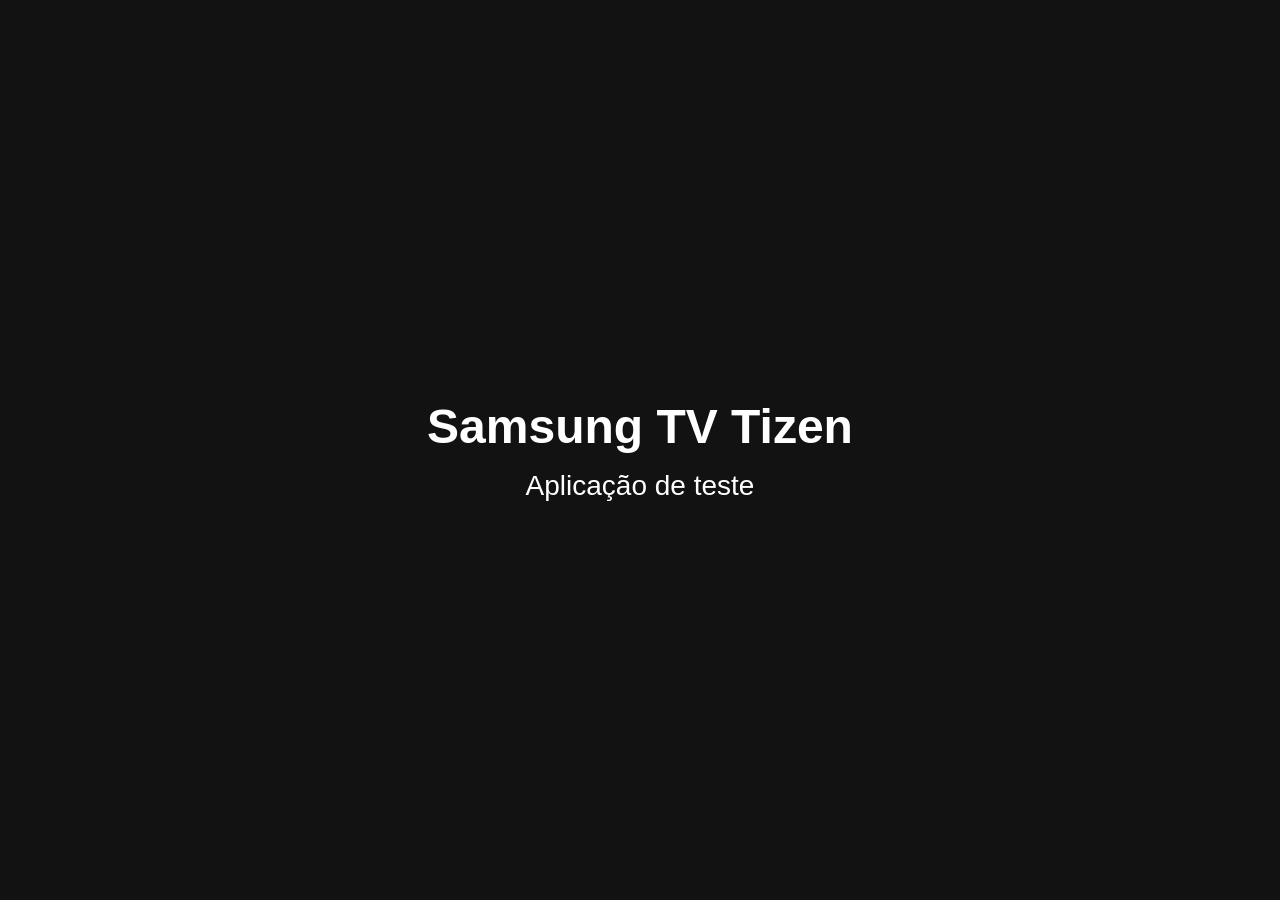
==== index.html @ 19de3d18 "feat: adiciona estrutura inicial da aplicacao Tizen" ====
<!DOCTYPE html>
<html lang="pt-BR">
<head>
    <meta charset="UTF-8">
    <meta name="viewport" content="width=device-width, initial-scale=1.0">
    <title>Samsung TV Tizen</title>
    <style>
        body {
            margin: 0;
            min-height: 100vh;
            display: flex;
            align-items: center;
            justify-content: center;
            background-color: #121212;
            color: #ffffff;
            font-family: Arial, sans-serif;
            text-align: center;
        }

        h1 {
            margin: 0 0 16px;
            font-size: 48px;
        }

        p {
            margin: 0;
            font-size: 28px;
        }
    </style>
</head>
<body>
    <main>
        <h1>Samsung TV Tizen</h1>
        <p>Aplicação de teste</p>
    </main>
</body>
</html>
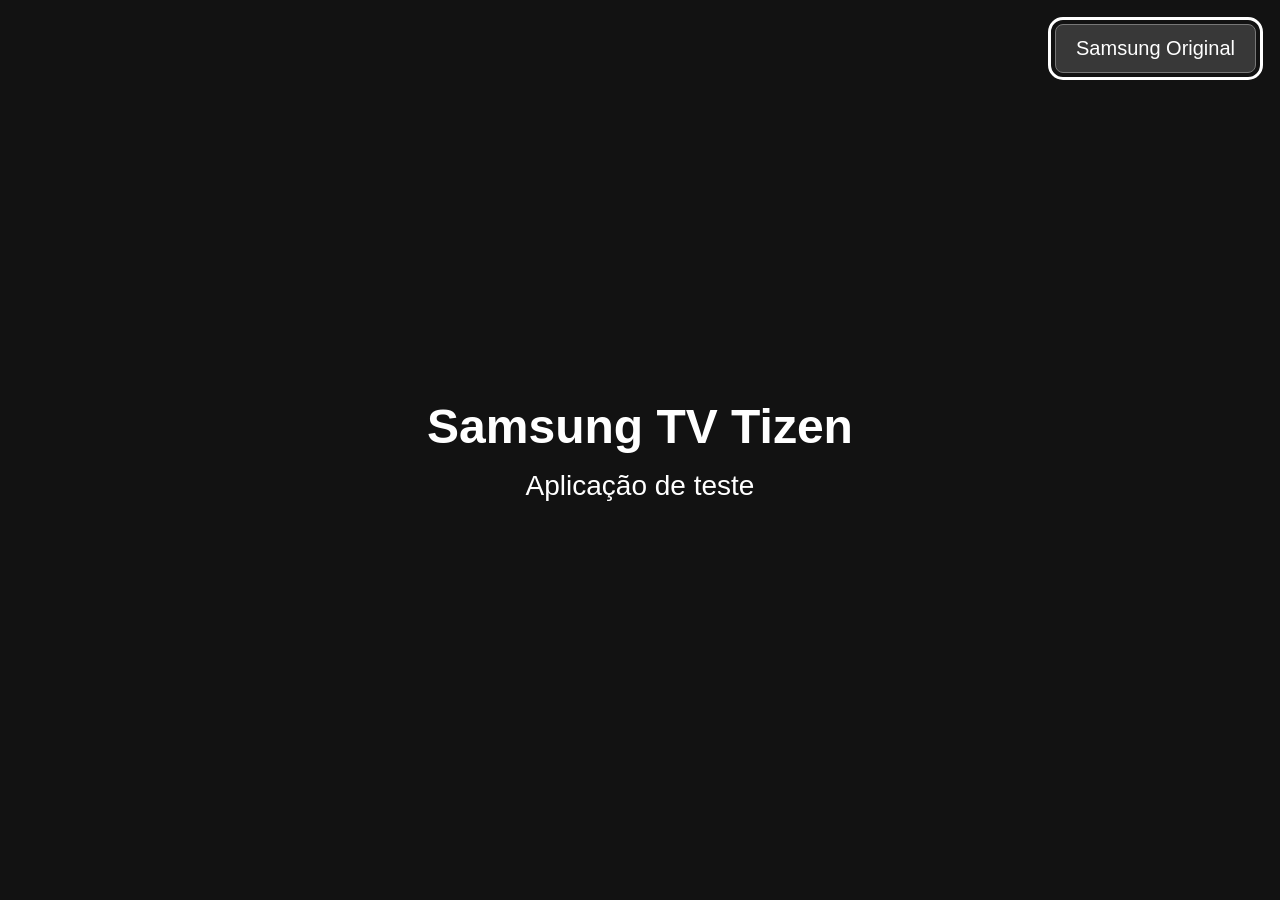
==== commit 875e8aee: "refactor: separa HTML CSS e JavaScript da aplicacao Tizen" ====
--- a/index.html
+++ b/index.html
@@ -4,34 +4,20 @@
     <meta charset="UTF-8">
     <meta name="viewport" content="width=device-width, initial-scale=1.0">
     <title>Samsung TV Tizen</title>
-    <style>
-        body {
-            margin: 0;
-            min-height: 100vh;
-            display: flex;
-            align-items: center;
-            justify-content: center;
-            background-color: #121212;
-            color: #ffffff;
-            font-family: Arial, sans-serif;
-            text-align: center;
-        }
-
-        h1 {
-            margin: 0 0 16px;
-            font-size: 48px;
-        }
-
-        p {
-            margin: 0;
-            font-size: 28px;
-        }
-    </style>
+    <link rel="stylesheet" href="css/styles.css">
 </head>
 <body>
     <main>
         <h1>Samsung TV Tizen</h1>
         <p>Aplicação de teste</p>
     </main>
+
+    <button id="samsung-original" type="button">
+        Samsung Original
+    </button>
+    <p id="exit-status" role="status" aria-live="polite"></p>
+
+    <script src="js/tizen.js"></script>
+    <script src="js/app.js"></script>
 </body>
-</html>
+</html>
--- a/css/styles.css
+++ b/css/styles.css
@@ -0,0 +1,50 @@
+body {
+    margin: 0;
+    min-height: 100vh;
+    display: flex;
+    align-items: center;
+    justify-content: center;
+    background-color: #121212;
+    color: #ffffff;
+    font-family: Arial, sans-serif;
+    text-align: center;
+}
+
+h1 {
+    margin: 0 0 16px;
+    font-size: 48px;
+}
+
+p {
+    margin: 0;
+    font-size: 28px;
+}
+
+#samsung-original {
+    position: fixed;
+    top: 24px;
+    right: 24px;
+    padding: 12px 20px;
+    border: 1px solid #777777;
+    border-radius: 8px;
+    background-color: #242424;
+    color: #ffffff;
+    font-family: inherit;
+    font-size: 20px;
+    cursor: pointer;
+}
+
+#samsung-original:focus {
+    outline: 3px solid #ffffff;
+    outline-offset: 4px;
+    background-color: #383838;
+}
+
+#exit-status {
+    position: fixed;
+    top: 90px;
+    right: 24px;
+    max-width: 360px;
+    font-size: 18px;
+    text-align: right;
+}
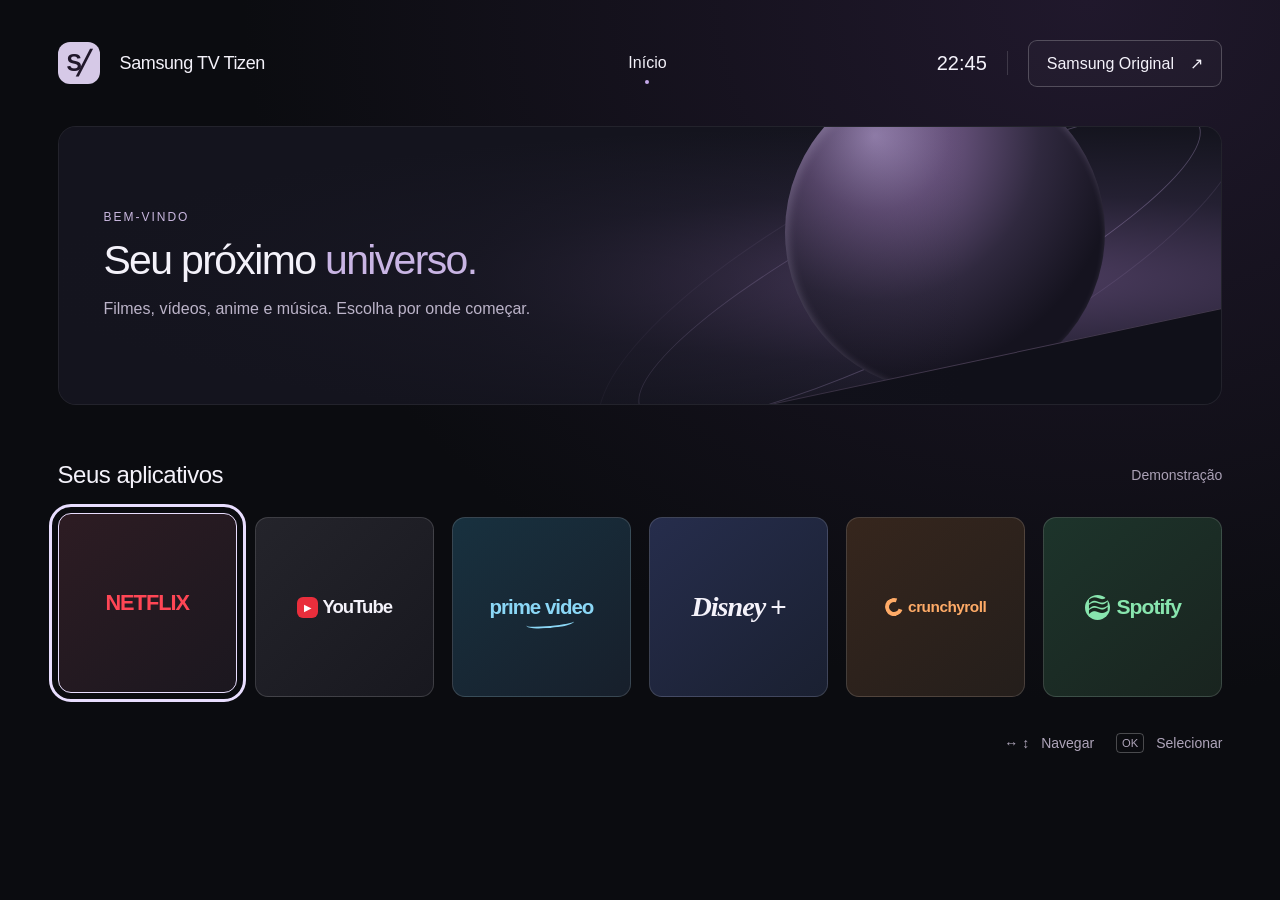
==== commit 954fbb45: "chore: preserva estado da aplicacao Tizen anterior a migracao" ====
--- a/index.html
+++ b/index.html
@@ -7,17 +7,38 @@
     <link rel="stylesheet" href="css/styles.css">
 </head>
 <body>
-    <main>
-        <h1>Samsung TV Tizen</h1>
-        <p>Aplicação de teste</p>
-    </main>
-
-    <button id="samsung-original" type="button">
-        Samsung Original
-    </button>
-    <p id="exit-status" role="status" aria-live="polite"></p>
+    <div class="home">
+        <header class="topbar">
+            <div class="identity"><span class="brand-mark" aria-hidden="true">S╱</span><strong>Samsung TV Tizen</strong></div>
+            <span class="page-label">Início<span class="page-dot" aria-hidden="true"></span></span>
+            <div class="topbar-actions"><time id="clock" aria-label="Horário atual">--:--</time><span class="divider" aria-hidden="true"></span><button id="samsung-original" class="system-button" type="button">Samsung Original <span aria-hidden="true">↗</span></button></div>
+        </header>
+        <main>
+            <section class="hero" aria-labelledby="hero-title">
+                <div class="hero-art" aria-hidden="true"><div class="orbit orbit-one"></div><div class="orbit orbit-two"></div><div class="planet"></div><div class="horizon"></div></div>
+                <div class="hero-content">
+                    <p class="eyebrow">BEM-VINDO</p>
+                    <h1 id="hero-title">Seu próximo <em>universo.</em></h1>
+                    <p class="hero-description">Filmes, vídeos, anime e música. Escolha por onde começar.</p>
+                </div>
+            </section>
+            <section class="apps-section" aria-labelledby="apps-title">
+                <div class="section-heading"><h2 id="apps-title">Seus aplicativos</h2><span id="demo-note">Demonstração</span></div>
+                <div class="app-grid">
+                    <button class="app-card netflix" type="button" data-app="Netflix" aria-describedby="demo-note"><span class="app-logo">NETFLIX</span></button>
+                    <button class="app-card youtube" type="button" data-app="YouTube" aria-describedby="demo-note"><span class="app-logo"><span class="play-mark" aria-hidden="true">▶</span>YouTube</span></button>
+                    <button class="app-card prime" type="button" data-app="Prime Video" aria-label="Prime Video" aria-describedby="demo-note"><span class="app-logo">prime video<span class="prime-smile" aria-hidden="true"></span></span></button>
+                    <button class="app-card disney" type="button" data-app="Disney+" aria-describedby="demo-note"><span class="app-logo">Disney<span>+</span></span></button>
+                    <button class="app-card crunchyroll" type="button" data-app="Crunchyroll" aria-describedby="demo-note"><span class="app-logo"><span class="crunchy-mark" aria-hidden="true"></span>crunchyroll</span></button>
+                    <button class="app-card spotify" type="button" data-app="Spotify" aria-describedby="demo-note"><span class="app-logo"><span class="spotify-mark" aria-hidden="true">≋</span>Spotify</span></button>
+                </div>
+            </section>
+        </main>
+        <footer><p class="remote-hint"><span aria-hidden="true">↔ ↕</span> Navegar <span class="ok-key">OK</span> Selecionar</p></footer>
+        <p id="exit-status" class="status-message" role="status" aria-live="polite"></p>
+    </div>
 
     <script src="js/tizen.js"></script>
     <script src="js/app.js"></script>
 </body>
-</html>+</html>
--- a/css/styles.css
+++ b/css/styles.css
@@ -1,50 +1,148 @@
+/* TV layout: viewport proportions leave space around every focus outline. */
+* { box-sizing: border-box; }
+html { background: #0b0c10; }
 body {
     margin: 0;
-    min-height: 100vh;
+    color: #f4f2fa;
+    font-family: "Segoe UI", Arial, sans-serif;
+    background: radial-gradient(ellipse at 85% 0%, #20182c, transparent 55%), #0b0c10;
+}
+button { font: inherit; color: inherit; cursor: pointer; }
+button:focus { outline: 3px solid #e9deff; outline-offset: 6px; }
+.home { max-width: 2400px; min-height: 100vh; margin: auto; padding: 0 4.5vw 4vh; }
+.topbar {
+    display: flex;
+    align-items: center;
+    justify-content: space-between;
+    position: relative;
+    height: 14vh;
+    min-height: 80px;
+}
+.identity, .topbar-actions { display: flex; align-items: center; gap: 20px; }
+.identity strong { font-size: clamp(18px, 1.25vw, 28px); font-weight: 500; letter-spacing: -.4px; }
+.brand-mark {
     display: flex;
     align-items: center;
     justify-content: center;
-    background-color: #121212;
-    color: #ffffff;
-    font-family: Arial, sans-serif;
-    text-align: center;
+    width: 42px;
+    height: 42px;
+    border-radius: 12px;
+    background: #d6c9e7;
+    color: #21182b;
+    font-size: 23px;
+    font-weight: 700;
+    letter-spacing: -5px;
+    padding-right: 5px;
 }
+.page-label { position: absolute; left: 49%; font-size: clamp(16px, 1.1vw, 24px); }
+.page-dot { display: block; width: 4px; height: 4px; margin: 8px auto -12px; border-radius: 50%; background: #c4a9e9; }
+#clock { font-size: clamp(20px, 1.45vw, 30px); font-weight: 300; font-variant-numeric: tabular-nums; }
+.divider { height: 24px; width: 1px; background: #ffffff26; }
+.system-button {
+    border: 1px solid #ffffff38;
+    border-radius: 9px;
+    background: #ffffff06;
+    padding: 13px 18px;
+    font-size: clamp(16px, 1.05vw, 23px);
+    transition: background-color 160ms ease;
+}
+.system-button span { margin-left: 12px; }
+.system-button:focus { background: #342741; }
 
-h1 {
-    margin: 0 0 16px;
-    font-size: 48px;
+/* Compact, static orbital artwork; no filters or continuous animations. */
+.hero {
+    height: 31vh;
+    min-height: 210px;
+    position: relative;
+    overflow: hidden;
+    border: 1px solid #ffffff10;
+    border-radius: 18px;
+    background: #14141e;
 }
+.hero-art { position: absolute; inset: 0; overflow: hidden; background: radial-gradient(ellipse at 78% 55%, #514065, #242032 40%, #14141e 72%); }
+.hero-art::after { content: ""; position: absolute; inset: 0; background: linear-gradient(90deg, #14141ef5, #14141ec4 36%, transparent 78%); }
+.planet {
+    position: absolute;
+    width: 25vw;
+    height: 25vw;
+    max-width: 600px;
+    max-height: 600px;
+    top: -20%;
+    right: 10%;
+    border-radius: 50%;
+    background: radial-gradient(circle at 28% 20%, #a28cbd, #67527c 22%, #30293f 48%, #15131f 72%);
+    box-shadow: inset 3px 3px 8px #e6d3ff50;
+}
+.orbit { position: absolute; right: -1%; top: 25%; width: 49vw; height: 11vw; border: 1px solid #d6baf647; border-radius: 50%; transform: rotate(-27deg); }
+.orbit-two { right: -5%; top: 13%; width: 56vw; height: 17vw; border-color: #d6baf61a; }
+.horizon { position: absolute; left: 48%; right: -10%; bottom: -50%; height: 65%; background: #101019; transform: rotate(-12deg); border-top: 1px solid #a98bb954; }
+.hero-content { position: relative; height: 100%; display: flex; flex-direction: column; justify-content: center; padding: 2vw 3.5vw; }
+.eyebrow { margin: 0; font-size: clamp(12px, .8vw, 18px); letter-spacing: 2px; color: #c9b7df; }
+h1 { margin: 13px 0; font-size: clamp(32px, 3.2vw, 72px); font-weight: 500; line-height: 1.15; letter-spacing: -.04em; }
+h1 em { font-style: normal; font-weight: 300; color: #c9b5e4; }
+.hero-description { margin: 0; max-width: 70%; font-size: clamp(16px, 1.1vw, 25px); line-height: 1.5; color: #bcb4c9; }
 
-p {
-    margin: 0;
-    font-size: 28px;
+/* Six cards stay in one row at both 1280x720 and 1920x1080. */
+.apps-section { padding-top: 6vh; }
+.section-heading { display: flex; align-items: center; justify-content: space-between; margin-bottom: 3vh; }
+h2 { margin: 0; font-size: clamp(24px, 1.8vw, 40px); line-height: 1.3; font-weight: 500; letter-spacing: -.5px; }
+#demo-note { color: #aba1b6; font-size: clamp(14px, .95vw, 21px); }
+.app-grid { display: grid; grid-template-columns: repeat(6, minmax(0, 1fr)); gap: 1.4vw; }
+.app-card {
+    position: relative;
+    display: flex;
+    align-items: center;
+    justify-content: center;
+    height: 20vh;
+    min-height: 136px;
+    padding: 8px;
+    border: 1px solid #ffffff24;
+    border-radius: 13px;
+    background: linear-gradient(135deg, #24242b, #18181f);
+    transition: transform 160ms ease, border-color 160ms ease;
 }
+.app-card:focus { transform: translateY(-4px); border-color: #e9deff; }
+.app-logo { display: flex; align-items: center; justify-content: center; gap: 5px; position: relative; font-size: clamp(19px, 1.7vw, 40px); font-weight: 650; letter-spacing: -1px; white-space: nowrap; }
+.netflix { background: linear-gradient(140deg, #2d1c23, #1b171f); }
+.netflix .app-logo { color: #ff4655; font-family: Arial, sans-serif; font-weight: 900; }
+.youtube .app-logo { font-size: clamp(18px, 1.45vw, 35px); }
+.play-mark { padding: 5px 7px; border-radius: 6px; background: #e92e3c; color: white; font-size: .5em; letter-spacing: 0; }
+.prime { background: linear-gradient(140deg, #18313f, #171f2b); }
+.prime .app-logo { color: #8bd7f6; font-size: clamp(18px, 1.6vw, 37px); }
+.prime-smile { position: absolute; left: 35%; bottom: -9px; width: 46%; height: 9px; border-bottom: 2px solid #8bd7f6; border-radius: 50%; transform: rotate(-5deg); }
+.disney { background: linear-gradient(140deg, #262d4c, #1a2031); }
+.disney .app-logo { font-family: Georgia, serif; font-style: italic; font-size: clamp(26px, 2.2vw, 50px); }
+.disney .app-logo > span { font-family: Arial, sans-serif; font-style: normal; font-weight: 300; }
+.crunchyroll { background: linear-gradient(140deg, #36261d, #241e1b); }
+.crunchyroll .app-logo { color: #ffab67; font-size: clamp(14px, 1.2vw, 29px); letter-spacing: -.5px; }
+.crunchy-mark { flex-shrink: 0; width: 18px; height: 18px; border: 4px solid #ffab67; border-right-color: transparent; border-radius: 50%; transform: rotate(-25deg); }
+.spotify { background: linear-gradient(140deg, #1d342b, #19241f); }
+.spotify .app-logo { color: #88e5ae; font-size: clamp(20px, 1.65vw, 39px); }
+.spotify-mark { width: 25px; height: 25px; line-height: 21px; border-radius: 50%; background: #88e5ae; color: #19281f; font-size: 28px; text-align: center; margin-right: 2px; }
+footer { display: flex; justify-content: flex-end; align-items: center; padding-top: 4vh; color: #afa5ba; font-size: clamp(14px, .95vw, 21px); }
+.remote-hint { display: flex; align-items: center; gap: 12px; margin: 0; }
+.ok-key { padding: 3px 5px; border: 1px solid #ffffff42; border-radius: 4px; font-size: .8em; margin-left: 10px; }
+.status-message { position: fixed; bottom: 3vh; left: 50%; transform: translateX(-50%); z-index: 5; width: max-content; max-width: 86vw; margin: 0; padding: 13px 22px; border: 1px solid #aa8fbd50; border-radius: 10px; background: #272130; color: #eee8f6; font-size: clamp(16px, 1.1vw, 24px); line-height: 1.5; text-align: center; pointer-events: none; }
+.status-message:empty { display: none; }
 
-#samsung-original {
-    position: fixed;
-    top: 24px;
-    right: 24px;
-    padding: 12px 20px;
-    border: 1px solid #777777;
-    border-radius: 8px;
-    background-color: #242424;
-    color: #ffffff;
-    font-family: inherit;
-    font-size: 20px;
-    cursor: pointer;
+/* Compact browser windows may grow vertically rather than crop content. */
+@media (max-width: 1000px) {
+    .page-label { display: none; }
+    .app-grid { grid-template-columns: repeat(3, minmax(0, 1fr)); gap: 22px; }
+    .app-logo { font-size: 24px; }
+    .crunchyroll .app-logo { font-size: 18px; }
+    .hero-description { max-width: 85%; }
 }
-
-#samsung-original:focus {
-    outline: 3px solid #ffffff;
-    outline-offset: 4px;
-    background-color: #383838;
+@media (max-width: 600px) {
+    .topbar { height: auto; padding: 24px 0; flex-wrap: wrap; gap: 24px; }
+    .identity, .topbar-actions { gap: 12px; }
+    .app-grid { grid-template-columns: repeat(2, minmax(0, 1fr)); }
+    .hero { min-height: 260px; }
+    .hero-content { padding: 24px; }
+    .hero-description { max-width: 100%; }
+    .planet { width: 65vw; height: 65vw; right: -20%; }
 }
-
-#exit-status {
-    position: fixed;
-    top: 90px;
-    right: 24px;
-    max-width: 360px;
-    font-size: 18px;
-    text-align: right;
+@media (prefers-reduced-motion: reduce) {
+    .app-card, .system-button { transition: none; }
+    .app-card:focus { transform: none; }
 }
